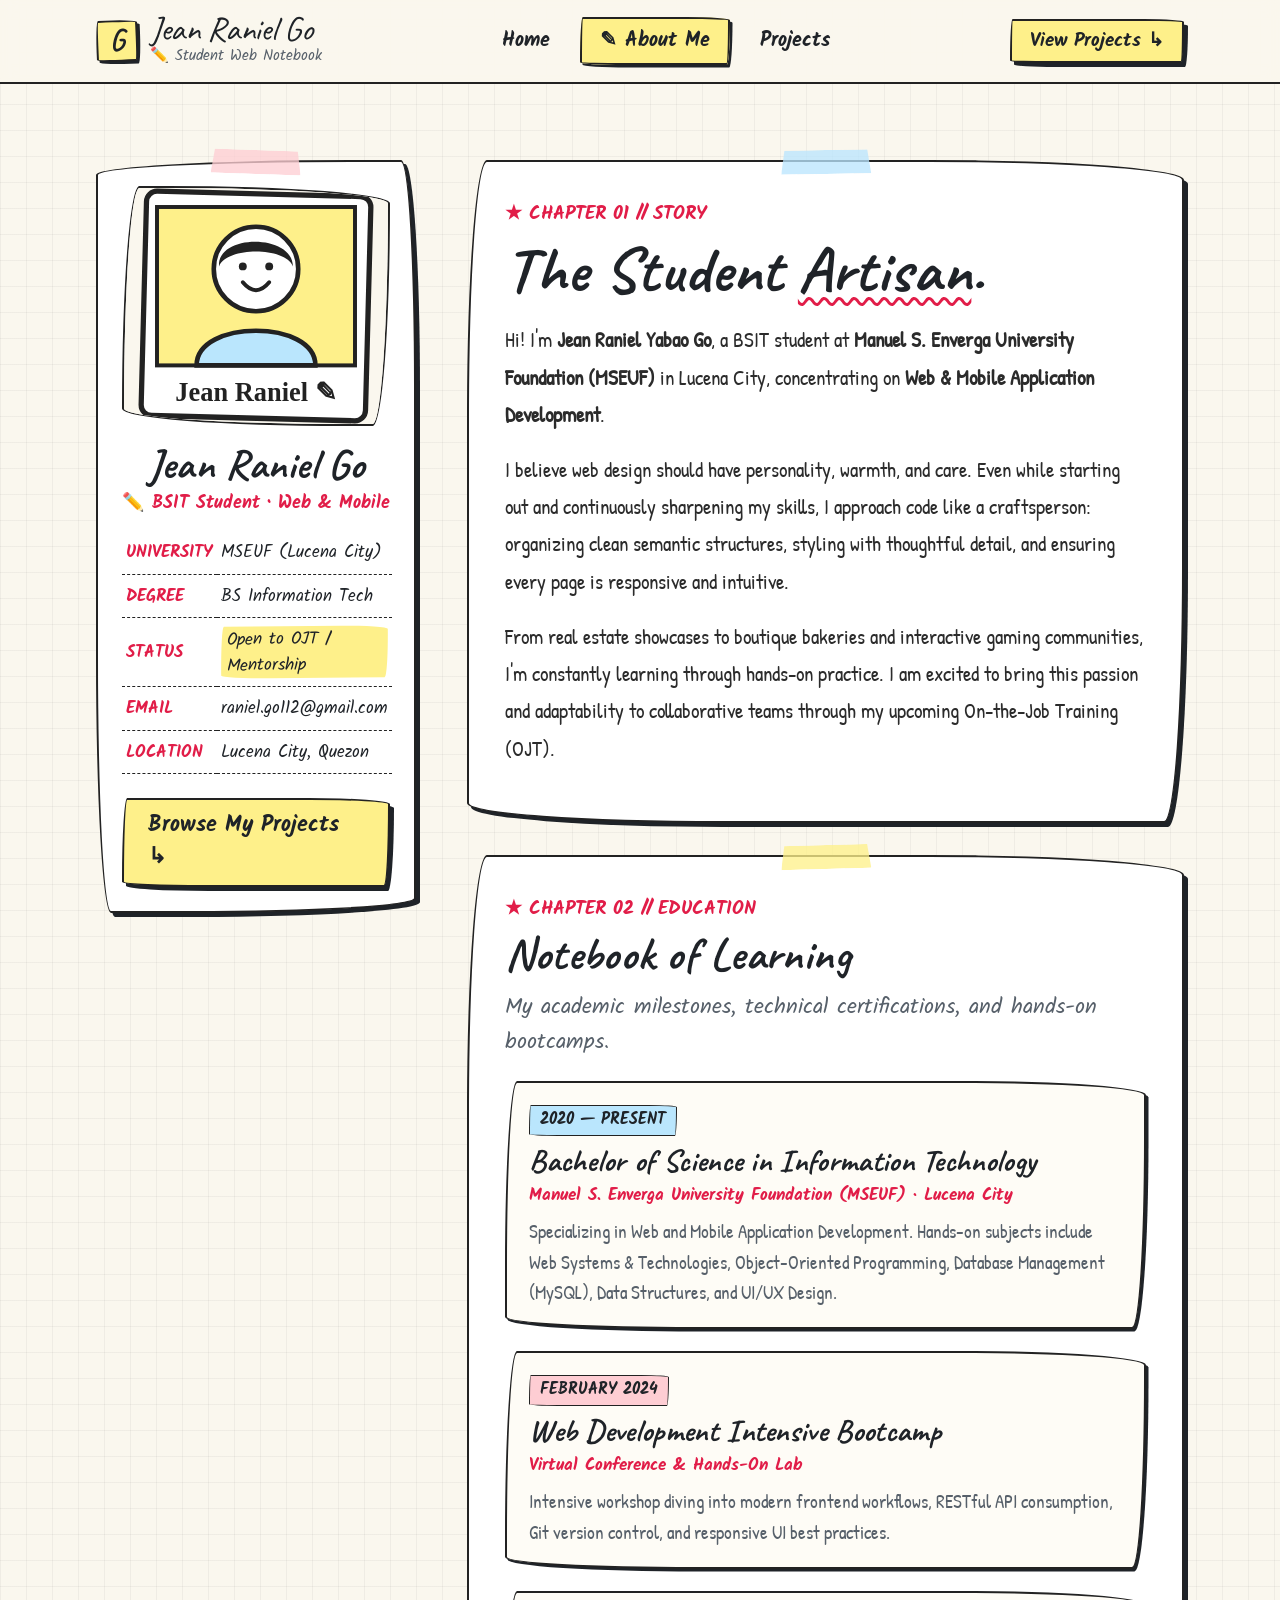
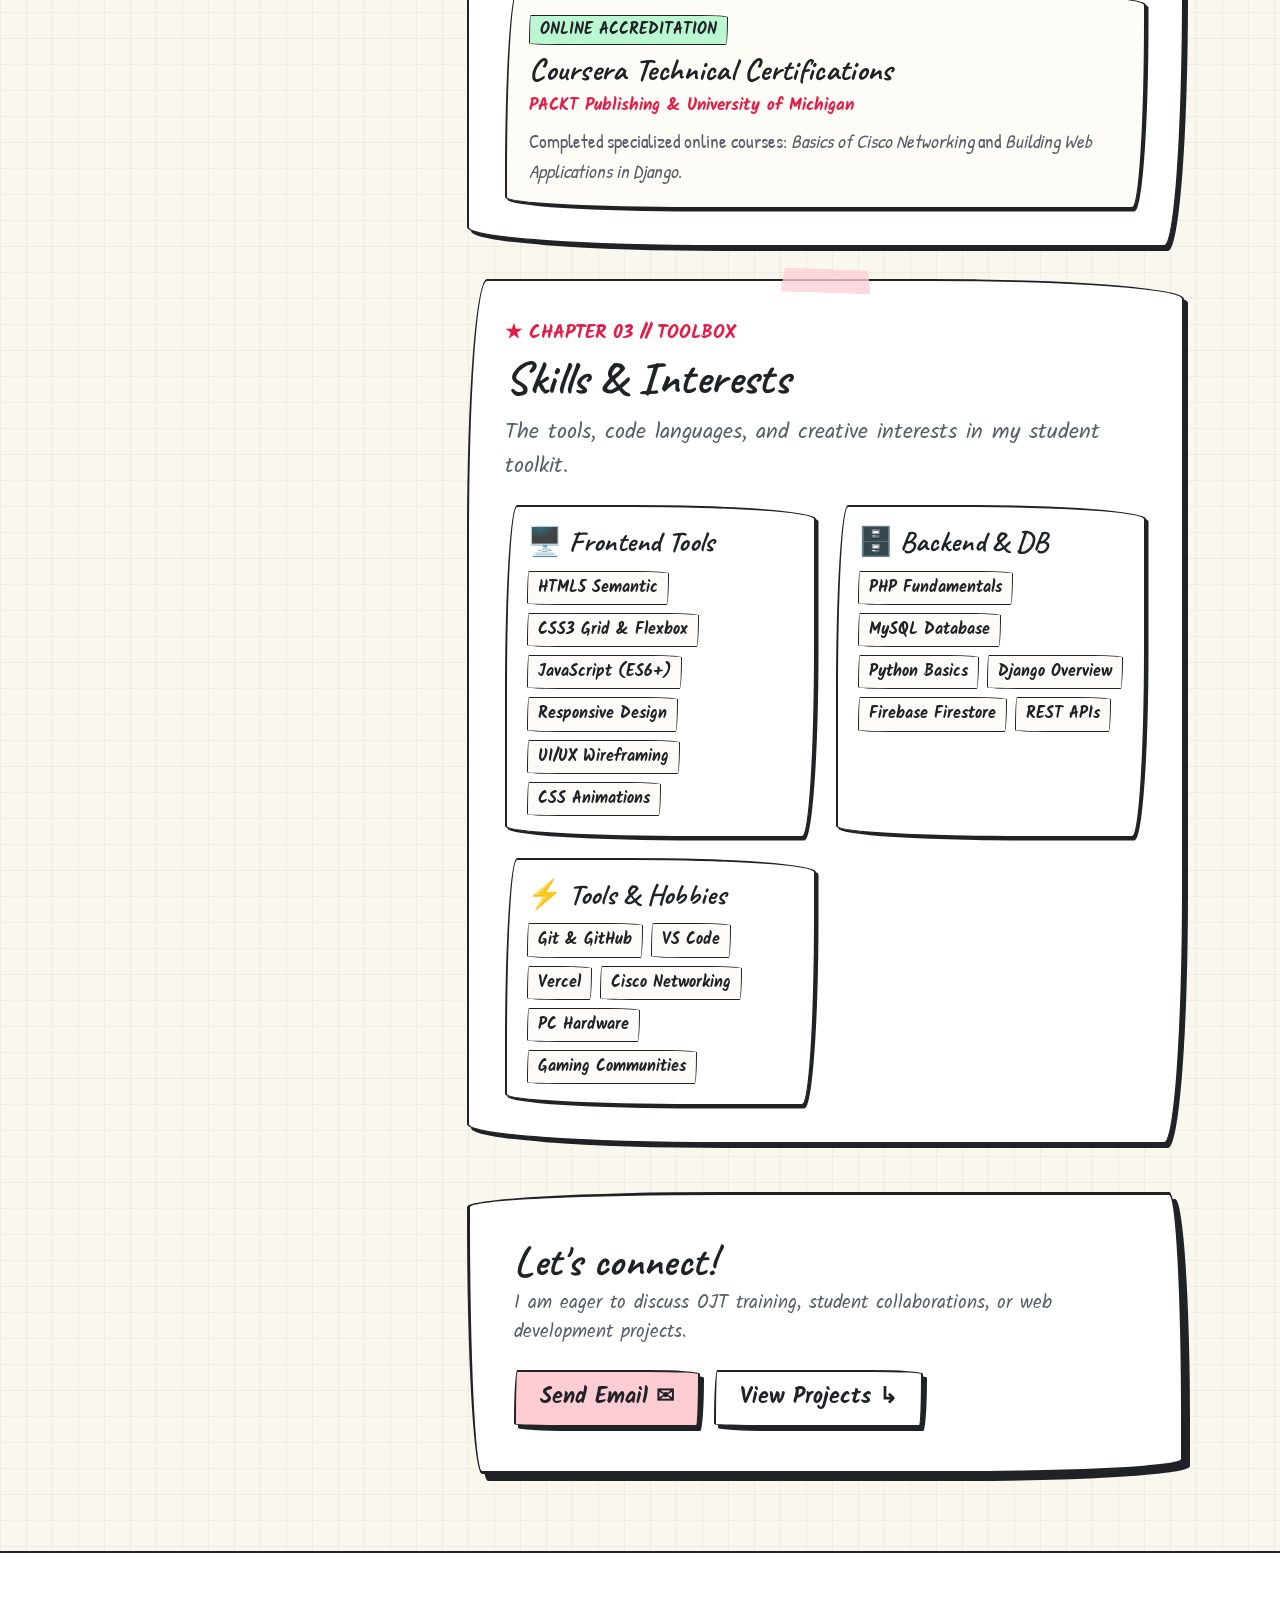
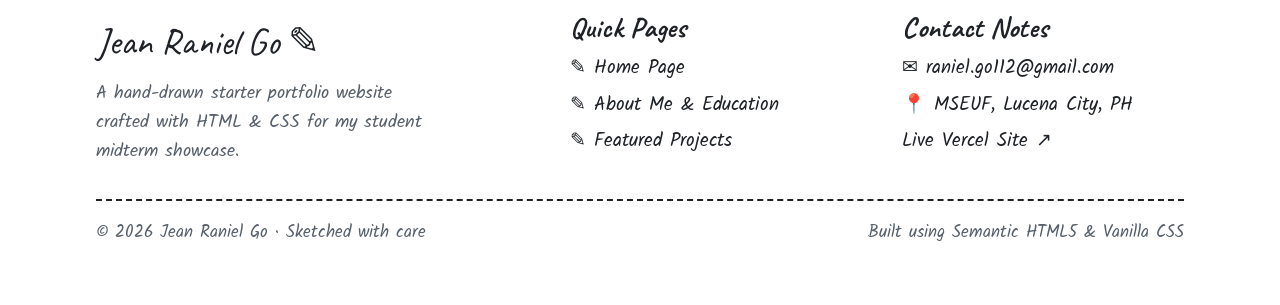
==== about.html @ 38aa494e "feat: update showcase projects with Sales Agent Platform and Damayan" ====
<!DOCTYPE html>
<html lang="en">
<head>
  <meta charset="UTF-8" />
  <meta name="viewport" content="width=device-width, initial-scale=1.0" />
  <meta name="description" content="About Jean Raniel Go — Biography, academic timeline at MSEUF, skills notebook, and hand-drawn web craft." />
  <title>About Me ✎ Jean Raniel Go</title>
  <link rel="icon" type="image/svg+xml" href="assets/favicon.svg" />
  <link rel="stylesheet" href="css/style.css" />
</head>
<body>

  <!-- ================================================
       SKETCHBOOK NAVBAR
       ================================================ -->
  <header class="sketch-nav" id="mainHeader">
    <div class="container sketch-nav-inner">
      <a href="index.html" class="sketch-brand" aria-label="Go to Homepage">
        <div class="sketch-avatar-icon">G</div>
        <div class="sketch-brand-text">
          <span class="sketch-brand-title">Jean Raniel Go</span>
          <span class="sketch-brand-sub">✏️ Student Web Notebook</span>
        </div>
      </a>

      <!-- Desktop Nav -->
      <nav aria-label="Primary Navigation">
        <ul class="sketch-nav-links">
          <li><a href="index.html" class="sketch-nav-link" id="navHome">Home</a></li>
          <li><a href="about.html" class="sketch-nav-link active" id="navAbout">✎ About Me</a></li>
          <li><a href="projects.html" class="sketch-nav-link" id="navProjects">Projects</a></li>
        </ul>
      </nav>

      <!-- Right Action & Mobile Button -->
      <div style="display: flex; align-items: center; gap: 10px;">
        <a href="projects.html" class="btn-sketch btn-sketch-primary sketch-nav-cta" style="padding: 6px 18px; font-size: 1rem;">
          View Projects ↳
        </a>
        <button class="sketch-mobile-toggle" id="sketchMobileToggle" aria-label="Toggle menu">
          Menu ☰
        </button>
      </div>
    </div>

    <!-- Mobile Menu Drawer -->
    <div class="sketch-mobile-drawer" id="sketchMobileDrawer">
      <a href="index.html">Home <span>→</span></a>
      <a href="about.html" class="active">✎ About Me <span>→</span></a>
      <a href="projects.html">Projects <span>→</span></a>
    </div>
  </header>

  <main id="main">
    <section class="section">
      <div class="container">
        
        <div class="about-sketch-layout">

          <!-- Left Column: Pinned Student Bio Card -->
          <aside class="about-sketch-sidebar">
            <div class="washi-tape-strip washi-tape-pink-strip"></div>
            
            <div class="about-photo-pin">
              <img 
                src="https://ranielgo-portfolio.vercel.app/assets/profile.jpg" 
                alt="Portrait of Jean Raniel Go" 
                onerror="this.onerror=null;this.src='assets/avatar-fallback.svg';"
              />
            </div>

            <h2 style="font-size: 2.2rem; text-align: center; margin-bottom: 2px;">Jean Raniel Go</h2>
            <div style="font-family: var(--font-kalam); font-size: 0.95rem; text-align: center; color: var(--marker-pink-dark); font-weight: 700; margin-bottom: 14px;">
              ✏️ BSIT Student · Web &amp; Mobile
            </div>

            <!-- Hand-Drawn Spec Table -->
            <table class="sketch-meta-table">
              <tbody>
                <tr>
                  <td>UNIVERSITY</td>
                  <td>MSEUF (Lucena City)</td>
                </tr>
                <tr>
                  <td>DEGREE</td>
                  <td>BS Information Tech</td>
                </tr>
                <tr>
                  <td>STATUS</td>
                  <td><span class="highlight-yellow">Open to OJT / Mentorship</span></td>
                </tr>
                <tr>
                  <td>EMAIL</td>
                  <td>raniel.go112@gmail.com</td>
                </tr>
                <tr>
                  <td>LOCATION</td>
                  <td>Lucena City, Quezon</td>
                </tr>
              </tbody>
            </table>

            <div style="margin-top: 24px;">
              <a href="projects.html" class="btn-sketch btn-sketch-primary" style="width: 100%;">
                <span>Browse My Projects ↳</span>
              </a>
            </div>
          </aside>

          <!-- Right Column: Biography, Timeline, Skills -->
          <div>
            
            <!-- Biography Card -->
            <article class="sketch-bio-card">
              <div class="washi-tape-strip washi-tape-blue-strip"></div>
              <span style="font-family: var(--font-kalam); color: var(--marker-pink-dark); font-weight: 700;">★ CHAPTER 01 // STORY</span>
              <h1 class="headline-hand" style="font-size: clamp(2.6rem, 5vw, 4rem); margin-block: 6px 16px;">
                The Student <span class="squiggly-underline">Artisan</span>.
              </h1>

              <p class="sketch-bio-p">
                Hi! I'm <strong>Jean Raniel Yabao Go</strong>, a BSIT student at 
                <strong>Manuel S. Enverga University Foundation (MSEUF)</strong> in Lucena City, concentrating on 
                <strong>Web &amp; Mobile Application Development</strong>.
              </p>

              <p class="sketch-bio-p">
                I believe web design should have personality, warmth, and care. Even while starting out and continuously sharpening my skills, I approach code like a craftsperson: organizing clean semantic structures, styling with thoughtful detail, and ensuring every page is responsive and intuitive.
              </p>

              <p class="sketch-bio-p">
                From real estate showcases to boutique bakeries and interactive gaming communities, I'm constantly learning through hands-on practice. I am excited to bring this passion and adaptability to collaborative teams through my upcoming On-the-Job Training (OJT).
              </p>
            </article>

            <!-- Educational Background Timeline -->
            <article class="sketch-bio-card">
              <div class="washi-tape-strip"></div>
              <span style="font-family: var(--font-kalam); color: var(--marker-pink-dark); font-weight: 700;">★ CHAPTER 02 // EDUCATION</span>
              <h2 style="font-size: 2.4rem; margin-block: 6px 12px;">Notebook of Learning</h2>
              <p class="subhead-hand">
                My academic milestones, technical certifications, and hands-on bootcamps.
              </p>

              <div class="sketch-timeline">
                <!-- Timeline 1 -->
                <div class="sketch-timeline-card">
                  <span class="timeline-year-stamp">2020 — PRESENT</span>
                  <h3 class="timeline-title-hand">Bachelor of Science in Information Technology</h3>
                  <div class="timeline-inst-hand">Manuel S. Enverga University Foundation (MSEUF) · Lucena City</div>
                  <p style="font-size: 1rem; line-height: 1.6; color: var(--ink-muted);">
                    Specializing in Web and Mobile Application Development. Hands-on subjects include Web Systems &amp; Technologies, Object-Oriented Programming, Database Management (MySQL), Data Structures, and UI/UX Design.
                  </p>
                </div>

                <!-- Timeline 2 -->
                <div class="sketch-timeline-card">
                  <span class="timeline-year-stamp" style="background: var(--marker-pink);">FEBRUARY 2024</span>
                  <h3 class="timeline-title-hand">Web Development Intensive Bootcamp</h3>
                  <div class="timeline-inst-hand">Virtual Conference &amp; Hands-On Lab</div>
                  <p style="font-size: 1rem; line-height: 1.6; color: var(--ink-muted);">
                    Intensive workshop diving into modern frontend workflows, RESTful API consumption, Git version control, and responsive UI best practices.
                  </p>
                </div>

                <!-- Timeline 3 -->
                <div class="sketch-timeline-card">
                  <span class="timeline-year-stamp" style="background: var(--marker-mint);">ONLINE ACCREDITATION</span>
                  <h3 class="timeline-title-hand">Coursera Technical Certifications</h3>
                  <div class="timeline-inst-hand">PACKT Publishing &amp; University of Michigan</div>
                  <p style="font-size: 1rem; line-height: 1.6; color: var(--ink-muted);">
                    Completed specialized online courses: <em>Basics of Cisco Networking</em> and <em>Building Web Applications in Django</em>.
                  </p>
                </div>
              </div>
            </article>

            <!-- Skills & Interests -->
            <article class="sketch-bio-card">
              <div class="washi-tape-strip washi-tape-pink-strip"></div>
              <span style="font-family: var(--font-kalam); color: var(--marker-pink-dark); font-weight: 700;">★ CHAPTER 03 // TOOLBOX</span>
              <h2 style="font-size: 2.4rem; margin-block: 6px 12px;">Skills &amp; Interests</h2>
              <p class="subhead-hand">
                The tools, code languages, and creative interests in my student toolkit.
              </p>

              <div class="sketch-skills-grid">
                <!-- Frontend -->
                <div class="sketch-skill-box">
                  <h3 class="sketch-skill-title">
                    <span>🖥️</span>
                    <span>Frontend Tools</span>
                  </h3>
                  <div class="sketch-pill-tags">
                    <span class="sketch-tag-chip">HTML5 Semantic</span>
                    <span class="sketch-tag-chip">CSS3 Grid &amp; Flexbox</span>
                    <span class="sketch-tag-chip">JavaScript (ES6+)</span>
                    <span class="sketch-tag-chip">Responsive Design</span>
                    <span class="sketch-tag-chip">UI/UX Wireframing</span>
                    <span class="sketch-tag-chip">CSS Animations</span>
                  </div>
                </div>

                <!-- Backend -->
                <div class="sketch-skill-box">
                  <h3 class="sketch-skill-title">
                    <span>🗄️</span>
                    <span>Backend &amp; DB</span>
                  </h3>
                  <div class="sketch-pill-tags">
                    <span class="sketch-tag-chip">PHP Fundamentals</span>
                    <span class="sketch-tag-chip">MySQL Database</span>
                    <span class="sketch-tag-chip">Python Basics</span>
                    <span class="sketch-tag-chip">Django Overview</span>
                    <span class="sketch-tag-chip">Firebase Firestore</span>
                    <span class="sketch-tag-chip">REST APIs</span>
                  </div>
                </div>

                <!-- Mobile & Tools -->
                <div class="sketch-skill-box">
                  <h3 class="sketch-skill-title">
                    <span>⚡</span>
                    <span>Tools &amp; Hobbies</span>
                  </h3>
                  <div class="sketch-pill-tags">
                    <span class="sketch-tag-chip">Git &amp; GitHub</span>
                    <span class="sketch-tag-chip">VS Code</span>
                    <span class="sketch-tag-chip">Vercel</span>
                    <span class="sketch-tag-chip">Cisco Networking</span>
                    <span class="sketch-tag-chip">PC Hardware</span>
                    <span class="sketch-tag-chip">Gaming Communities</span>
                  </div>
                </div>
              </div>
            </article>

            <!-- Contact Callout -->
            <aside class="sketch-cta-banner" id="contact">
              <div>
                <h3 style="font-size: 2.2rem; margin-bottom: 4px;">Let's connect!</h3>
                <p style="font-family: var(--font-kalam); color: var(--ink-muted);">
                  I am eager to discuss OJT training, student collaborations, or web development projects.
                </p>
              </div>
              <div style="display: flex; gap: 14px; flex-wrap: wrap;">
                <a href="mailto:raniel.go112@gmail.com" class="btn-sketch btn-sketch-pink">Send Email ✉</a>
                <a href="projects.html" class="btn-sketch btn-sketch-secondary">View Projects ↳</a>
              </div>
            </aside>

          </div>
        </div>

      </div>
    </section>
  </main>

  <!-- ================================================
       FOOTER
       ================================================ -->
  <footer class="sketch-footer">
    <div class="container">
      <div class="sketch-footer-grid">
        <div>
          <div class="sketch-footer-title">Jean Raniel Go ✎</div>
          <p style="font-family: var(--font-kalam); font-size: 0.95rem; color: var(--ink-muted); max-width: 340px; line-height: 1.6;">
            A hand-drawn starter portfolio website crafted with HTML &amp; CSS for my student midterm showcase.
          </p>
        </div>

        <div>
          <h4 style="font-size: 1.5rem; margin-bottom: 10px;">Quick Pages</h4>
          <ul class="sketch-footer-links">
            <li><a href="index.html">✎ Home Page</a></li>
            <li><a href="about.html">✎ About Me &amp; Education</a></li>
            <li><a href="projects.html">✎ Featured Projects</a></li>
          </ul>
        </div>

        <div>
          <h4 style="font-size: 1.5rem; margin-bottom: 10px;">Contact Notes</h4>
          <ul class="sketch-footer-links">
            <li>✉ raniel.go112@gmail.com</li>
            <li>📍 MSEUF, Lucena City, PH</li>
            <li><a href="https://ranielgo-portfolio.vercel.app" target="_blank" rel="noopener noreferrer">Live Vercel Site ↗</a></li>
          </ul>
        </div>
      </div>

      <div class="sketch-footer-bar">
        <div>© 2026 Jean Raniel Go · Sketched with care</div>
        <div>Built using Semantic HTML5 &amp; Vanilla CSS</div>
      </div>
    </div>
  </footer>

  <script src="js/main.js"></script>
</body>
</html>
---- css/style.css ----
/* ===================================================
   JEAN RANIEL GO — HAND-DRAWN / SKETCHBOOK PORTFOLIO
   Style: Authentic Hand-Drawn, Doodles, Wobbly Lines & Notebook Aesthetic
   =================================================== */

@import url('https://fonts.googleapis.com/css2?family=Caveat:wght@600;700&family=Patrick+Hand&family=Kalam:wght@400;700&family=Space+Mono:ital,wght@0,400;0,700;1,400&display=swap');

:root {
  /* Hand-Drawn Notebook Palette */
  --paper-bg: #faf7ee;
  --paper-grid: rgba(45, 45, 45, 0.05);
  --paper-card: #ffffff;
  --paper-card-alt: #fefcf6;

  --ink-primary: #1f2328;
  --ink-muted: #57606a;
  --ink-border: #222222;

  /* Marker / Highlighter Accents */
  --marker-yellow: #fef08a;
  --marker-yellow-dark: #facc15;
  --marker-blue: #bae6fd;
  --marker-blue-dark: #0284c7;
  --marker-pink: #fecdd3;
  --marker-pink-dark: #e11d48;
  --marker-mint: #bbf7d0;
  --marker-mint-dark: #16a34a;
  --marker-purple: #e9d5ff;

  --washi-tape: rgba(254, 240, 138, 0.85);
  --washi-tape-blue: rgba(186, 230, 253, 0.85);
  --washi-tape-pink: rgba(254, 205, 211, 0.85);

  /* Typography */
  --font-heading: 'Caveat', cursive, sans-serif;
  --font-hand: 'Patrick Hand', cursive, sans-serif;
  --font-kalam: 'Kalam', cursive, sans-serif;
  --font-mono: 'Space Mono', monospace;

  /* Wobbly Border Radiuses */
  --wobbly-border: 2.5px solid var(--ink-border);
  --wobbly-border-thick: 3.5px solid var(--ink-border);
  --wobbly-radius-1: 255px 15px 225px 15px / 15px 225px 15px 255px;
  --wobbly-radius-2: 20px 255px 20px 255px / 255px 20px 255px 20px;
  --wobbly-radius-sm: 12px 185px 14px 190px / 185px 14px 190px 12px;
  --wobbly-radius-pill: 255px 25px 225px 25px / 25px 225px 25px 255px;

  /* Hand-drawn Inky Drop Shadows */
  --sketch-shadow: 4px 4px 0px #1f2328;
  --sketch-shadow-lg: 6px 7px 0px #1f2328;
  --sketch-shadow-sm: 2.5px 2.5px 0px #1f2328;

  --container: 1160px;
}

/* ===================================================
   BASE & RESET
   =================================================== */
*, *::before, *::after {
  box-sizing: border-box;
  margin: 0;
  padding: 0;
}

html {
  font-family: var(--font-hand);
  font-size: 19px;
  background-color: var(--paper-bg);
  color: var(--ink-primary);
  line-height: 1.5;
  scroll-behavior: smooth;
  background-image: 
    linear-gradient(var(--paper-grid) 1.5px, transparent 1.5px),
    linear-gradient(90deg, var(--paper-grid) 1.5px, transparent 1.5px);
  background-size: 26px 26px;
}

body {
  min-height: 100vh;
  display: flex;
  flex-direction: column;
  position: relative;
  overflow-x: hidden;
}

a {
  color: inherit;
  text-decoration: none;
}

button {
  cursor: pointer;
  font-family: inherit;
  border: none;
  background: none;
}

img {
  max-width: 100%;
  display: block;
}

/* ===================================================
   HAND-DRAWN ACCENTS & DOODLES
   =================================================== */
.highlight-yellow {
  background: var(--marker-yellow);
  padding: 0 6px;
  border-radius: var(--wobbly-radius-sm);
  display: inline-block;
  transform: rotate(-0.5deg);
}

.highlight-pink {
  background: var(--marker-pink);
  padding: 0 6px;
  border-radius: var(--wobbly-radius-sm);
  display: inline-block;
  transform: rotate(0.8deg);
}

.highlight-blue {
  background: var(--marker-blue);
  padding: 0 6px;
  border-radius: var(--wobbly-radius-sm);
  display: inline-block;
}

/* Washi Tape Strip */
.washi-tape-strip {
  position: absolute;
  top: -12px;
  left: 50%;
  transform: translateX(-50%) rotate(-1.5deg);
  width: 90px;
  height: 24px;
  background: var(--washi-tape);
  box-shadow: 0 1px 3px rgba(0, 0, 0, 0.1);
  z-index: 5;
  clip-path: polygon(4% 0%, 96% 0%, 100% 100%, 0% 100%);
  opacity: 0.9;
}

.washi-tape-pink-strip {
  background: var(--washi-tape-pink);
  transform: translateX(-50%) rotate(2deg);
}

.washi-tape-blue-strip {
  background: var(--washi-tape-blue);
  transform: translateX(-50%) rotate(-1deg);
}

/* Hand-drawn Doodles */
.doodle-arrow {
  font-family: var(--font-heading);
  font-size: 1.8rem;
  color: var(--marker-pink-dark);
  display: inline-block;
}

.squiggly-underline {
  text-decoration: underline wavy var(--marker-pink-dark) 2.5px;
  text-underline-offset: 6px;
}

/* ===================================================
   TYPOGRAPHY
   =================================================== */
h1, h2, h3, h4 {
  font-family: var(--font-heading);
  font-weight: 700;
  color: var(--ink-primary);
  line-height: 1.1;
  letter-spacing: 0.01em;
}

.headline-hand {
  font-size: clamp(3.2rem, 7vw, 5.2rem);
  margin-block: 8px 16px;
}

.subhead-hand {
  font-family: var(--font-kalam);
  font-size: 1.15rem;
  color: var(--ink-muted);
  line-height: 1.6;
}

.doodle-badge {
  display: inline-flex;
  align-items: center;
  gap: 8px;
  font-family: var(--font-kalam);
  font-size: 0.92rem;
  font-weight: 700;
  background: var(--marker-yellow);
  color: var(--ink-primary);
  padding: 6px 14px;
  border: var(--wobbly-border);
  border-radius: var(--wobbly-radius-sm);
  box-shadow: var(--sketch-shadow-sm);
  transform: rotate(-1.5deg);
}

/* ===================================================
   HAND-DRAWN BUTTONS
   =================================================== */
.btn-sketch {
  display: inline-flex;
  align-items: center;
  justify-content: center;
  gap: 10px;
  font-family: var(--font-kalam);
  font-size: 1.15rem;
  font-weight: 700;
  padding: 10px 24px;
  border: var(--wobbly-border);
  border-radius: var(--wobbly-radius-sm);
  box-shadow: var(--sketch-shadow);
  transition: all 0.15s ease;
  position: relative;
  text-decoration: none;
}

.btn-sketch:hover {
  transform: translate(-3px, -3px) rotate(-0.5deg);
  box-shadow: 7px 7px 0px #1f2328;
}

.btn-sketch:active {
  transform: translate(2px, 2px);
  box-shadow: 1px 1px 0px #1f2328;
}

.btn-sketch-primary {
  background: var(--marker-yellow);
  color: var(--ink-primary);
}

.btn-sketch-secondary {
  background: #ffffff;
  color: var(--ink-primary);
}

.btn-sketch-pink {
  background: var(--marker-pink);
  color: var(--ink-primary);
}

/* ===================================================
   CONTAINER & SECTIONS
   =================================================== */
.container {
  width: 100%;
  max-width: var(--container);
  margin-inline: auto;
  padding-inline: clamp(16px, 4vw, 36px);
  position: relative;
}

.section {
  padding-block: clamp(48px, 6vw, 84px);
  position: relative;
}

/* ===================================================
   NAVIGATION BAR (SKETCH STYLE)
   =================================================== */
.sketch-nav {
  position: sticky;
  top: 0;
  z-index: 100;
  background: rgba(250, 247, 238, 0.95);
  backdrop-filter: blur(8px);
  border-bottom: var(--wobbly-border);
  padding: 14px 0;
}

.sketch-nav-inner {
  display: flex;
  align-items: center;
  justify-content: space-between;
}

.sketch-brand {
  display: flex;
  align-items: center;
  gap: 12px;
}

.sketch-avatar-icon {
  width: 42px;
  height: 42px;
  border-radius: var(--wobbly-radius-2);
  background: var(--marker-yellow);
  border: var(--wobbly-border);
  box-shadow: var(--sketch-shadow-sm);
  display: flex;
  align-items: center;
  justify-content: center;
  font-family: var(--font-heading);
  font-size: 1.6rem;
  font-weight: 700;
  transform: rotate(-3deg);
}

.sketch-brand-text {
  display: flex;
  flex-direction: column;
}

.sketch-brand-title {
  font-family: var(--font-heading);
  font-size: 1.8rem;
  line-height: 0.9;
  letter-spacing: -0.01em;
}

.sketch-brand-sub {
  font-family: var(--font-kalam);
  font-size: 0.8rem;
  color: var(--ink-muted);
}

.sketch-nav-links {
  display: flex;
  align-items: center;
  gap: 10px;
  list-style: none;
}

.sketch-nav-link {
  font-family: var(--font-kalam);
  font-size: 1.05rem;
  font-weight: 700;
  padding: 6px 18px;
  border-radius: var(--wobbly-radius-sm);
  color: var(--ink-primary);
  transition: all 0.15s ease;
  border: 2px solid transparent;
}

.sketch-nav-link:hover {
  background: var(--marker-blue);
  border: var(--wobbly-border);
  box-shadow: var(--sketch-shadow-sm);
  transform: rotate(-1deg);
}

.sketch-nav-link.active {
  background: var(--marker-yellow);
  border: var(--wobbly-border);
  box-shadow: var(--sketch-shadow-sm);
  transform: rotate(1deg);
}

.sketch-mobile-toggle {
  display: none;
  font-family: var(--font-kalam);
  font-size: 1.1rem;
  font-weight: 700;
  padding: 6px 14px;
  border: var(--wobbly-border);
  border-radius: var(--wobbly-radius-sm);
  background: #ffffff;
  box-shadow: var(--sketch-shadow-sm);
}

.sketch-mobile-drawer {
  display: none;
  flex-direction: column;
  padding: 16px;
  background: var(--paper-card);
  border-bottom: var(--wobbly-border);
}

.sketch-mobile-drawer.open {
  display: flex;
}

.sketch-mobile-drawer a {
  padding: 10px 14px;
  font-family: var(--font-kalam);
  font-size: 1.2rem;
  font-weight: 700;
  border-bottom: 1.5px dashed var(--ink-border);
  display: flex;
  justify-content: space-between;
}

.sketch-mobile-drawer a.active {
  background: var(--marker-yellow);
}

/* ===================================================
   HOME HERO SECTION
   =================================================== */
.hero-sketch-layout {
  display: grid;
  grid-template-columns: 1.2fr 0.9fr;
  gap: clamp(28px, 4vw, 56px);
  align-items: center;
  padding-block: clamp(32px, 5vw, 64px);
}

.hero-hand-intro {
  font-size: 1.18rem;
  line-height: 1.65;
  color: #2b2b2b;
  margin-bottom: 28px;
}

.hero-hand-actions {
  display: flex;
  gap: 16px;
  flex-wrap: wrap;
  margin-bottom: 36px;
}

.sketch-metrics-row {
  display: flex;
  gap: clamp(18px, 3vw, 36px);
  padding-top: 20px;
  border-top: 2.5px dashed var(--ink-border);
}

.sketch-metric-item {
  display: flex;
  flex-direction: column;
}

.metric-val-hand {
  font-family: var(--font-heading);
  font-size: 2.4rem;
  line-height: 0.9;
  color: #0284c7;
}

.metric-lbl-hand {
  font-family: var(--font-kalam);
  font-size: 0.85rem;
  color: var(--ink-muted);
}

/* Polaroid & Sticky Note */
.hero-sketch-visual {
  display: flex;
  flex-direction: column;
  gap: 24px;
}

.polaroid-profile-card {
  background: #ffffff;
  border: var(--wobbly-border);
  border-radius: var(--wobbly-radius-2);
  box-shadow: var(--sketch-shadow-lg);
  padding: 18px 18px 24px;
  position: relative;
  transform: rotate(1.5deg);
  transition: transform 0.2s ease;
}

.polaroid-profile-card:hover {
  transform: rotate(0deg) scale(1.02);
}

.polaroid-img-frame {
  width: 100%;
  height: 240px;
  border: 2px solid var(--ink-border);
  border-radius: var(--wobbly-radius-sm);
  overflow: hidden;
  background: #e2e8f0;
  margin-bottom: 14px;
}

.polaroid-img-frame img {
  width: 100%;
  height: 100%;
  object-fit: cover;
}

.polaroid-caption {
  text-align: center;
  font-family: var(--font-heading);
  font-size: 1.8rem;
  line-height: 1;
}

.polaroid-subcaption {
  text-align: center;
  font-family: var(--font-kalam);
  font-size: 0.88rem;
  color: var(--ink-muted);
}

.sticky-note-box {
  background: #fef08a;
  border: var(--wobbly-border);
  border-radius: var(--wobbly-radius-1);
  box-shadow: var(--sketch-shadow);
  padding: 20px;
  position: relative;
  transform: rotate(-2deg);
  font-family: var(--font-hand);
}

.sticky-note-title {
  font-family: var(--font-heading);
  font-size: 1.5rem;
  margin-bottom: 6px;
  display: flex;
  align-items: center;
  gap: 6px;
}

.sticky-note-content {
  font-size: 0.98rem;
  line-height: 1.55;
  color: #333;
}

/* ===================================================
   CRAFT PILLARS
   =================================================== */
.craft-sketch-grid {
  display: grid;
  grid-template-columns: repeat(auto-fit, minmax(280px, 1fr));
  gap: 28px;
  margin-top: 36px;
}

.craft-sketch-box {
  background: #ffffff;
  border: var(--wobbly-border);
  border-radius: var(--wobbly-radius-2);
  box-shadow: var(--sketch-shadow);
  padding: 30px 24px;
  position: relative;
  transition: transform 0.2s ease, box-shadow 0.2s ease;
}

.craft-sketch-box:hover {
  transform: translateY(-5px) rotate(-0.5deg);
  box-shadow: var(--sketch-shadow-lg);
}

.craft-doodle-icon {
  font-size: 2.2rem;
  margin-bottom: 12px;
  display: inline-block;
}

.craft-sketch-title {
  font-size: 1.9rem;
  margin-bottom: 8px;
}

.craft-sketch-desc {
  font-size: 1rem;
  line-height: 1.6;
  color: var(--ink-muted);
}

.sketch-cta-banner {
  margin-top: 48px;
  background: #ffffff;
  border: var(--wobbly-border-thick);
  border-radius: var(--wobbly-radius-1);
  box-shadow: var(--sketch-shadow-lg);
  padding: clamp(28px, 4vw, 44px);
  display: flex;
  align-items: center;
  justify-content: space-between;
  flex-wrap: wrap;
  gap: 24px;
  position: relative;
}

/* ===================================================
   ABOUT ME
   =================================================== */
.about-sketch-layout {
  display: grid;
  grid-template-columns: 320px 1fr;
  gap: clamp(28px, 4vw, 56px);
  align-items: start;
}

.about-sketch-sidebar {
  background: #ffffff;
  border: var(--wobbly-border);
  border-radius: var(--wobbly-radius-1);
  box-shadow: var(--sketch-shadow);
  padding: 24px;
  position: sticky;
  top: 90px;
}

.about-photo-pin {
  border: var(--wobbly-border);
  border-radius: var(--wobbly-radius-2);
  overflow: hidden;
  height: 240px;
  margin-bottom: 16px;
  background: #eee;
}

.about-photo-pin img {
  width: 100%;
  height: 100%;
  object-fit: cover;
}

.sketch-meta-table {
  width: 100%;
  font-family: var(--font-kalam);
  font-size: 0.92rem;
  border-collapse: collapse;
  margin-top: 14px;
}

.sketch-meta-table td {
  padding: 8px 4px;
  border-bottom: 1.5px dashed var(--ink-border);
}

.sketch-meta-table td:first-child {
  font-weight: 700;
  color: var(--marker-pink-dark);
  width: 32%;
}

.sketch-bio-card {
  background: #ffffff;
  border: var(--wobbly-border);
  border-radius: var(--wobbly-radius-2);
  box-shadow: var(--sketch-shadow);
  padding: clamp(24px, 4vw, 36px);
  margin-bottom: 32px;
  position: relative;
}

.sketch-bio-p {
  font-size: 1.12rem;
  line-height: 1.75;
  color: #2b2b2b;
  margin-bottom: 18px;
}

.sketch-timeline {
  display: flex;
  flex-direction: column;
  gap: 22px;
  margin-top: 20px;
}

.sketch-timeline-card {
  background: var(--paper-card-alt);
  border: var(--wobbly-border);
  border-radius: var(--wobbly-radius-sm);
  box-shadow: var(--sketch-shadow-sm);
  padding: 20px 22px;
  position: relative;
}

.timeline-year-stamp {
  display: inline-block;
  font-family: var(--font-kalam);
  font-size: 0.85rem;
  font-weight: 700;
  background: var(--marker-blue);
  border: 1.5px solid var(--ink-border);
  padding: 2px 10px;
  border-radius: var(--wobbly-radius-sm);
  margin-bottom: 8px;
}

.timeline-title-hand {
  font-size: 1.65rem;
  margin-bottom: 4px;
}

.timeline-inst-hand {
  font-family: var(--font-kalam);
  font-size: 0.92rem;
  color: var(--marker-pink-dark);
  font-weight: 700;
  margin-bottom: 8px;
}

.sketch-skills-grid {
  display: grid;
  grid-template-columns: repeat(auto-fit, minmax(260px, 1fr));
  gap: 20px;
  margin-top: 20px;
}

.sketch-skill-box {
  background: #ffffff;
  border: var(--wobbly-border);
  border-radius: var(--wobbly-radius-sm);
  box-shadow: var(--sketch-shadow-sm);
  padding: 20px;
}

.sketch-skill-title {
  font-size: 1.5rem;
  margin-bottom: 12px;
  display: flex;
  align-items: center;
  gap: 6px;
}

.sketch-pill-tags {
  display: flex;
  flex-wrap: wrap;
  gap: 8px;
}

.sketch-tag-chip {
  font-family: var(--font-kalam);
  font-size: 0.85rem;
  font-weight: 700;
  padding: 4px 10px;
  border: 1.5px solid var(--ink-border);
  border-radius: var(--wobbly-radius-sm);
  background: #fdfbf7;
  transition: all 0.15s ease;
}

.sketch-tag-chip:hover {
  background: var(--marker-yellow);
  transform: rotate(-1deg);
}

/* ===================================================
   PROJECTS (SHOWING ACTUAL LIVE LANDING PAGES)
   =================================================== */
.sketch-filter-bar {
  display: flex;
  flex-wrap: wrap;
  gap: 10px;
  margin-block: 24px 36px;
}

.sketch-filter-btn {
  font-family: var(--font-kalam);
  font-size: 1rem;
  font-weight: 700;
  padding: 6px 18px;
  border: var(--wobbly-border);
  border-radius: var(--wobbly-radius-sm);
  background: #ffffff;
  box-shadow: var(--sketch-shadow-sm);
  transition: all 0.15s ease;
}

.sketch-filter-btn:hover,
.sketch-filter-btn.active {
  background: var(--marker-yellow);
  transform: translate(-2px, -2px) rotate(-1deg);
  box-shadow: 4px 4px 0px #1f2328;
}

.sketch-projects-grid {
  display: grid;
  grid-template-columns: repeat(auto-fill, minmax(350px, 1fr));
  gap: 36px;
}

.sketch-project-card {
  background: #ffffff;
  border: var(--wobbly-border);
  border-radius: var(--wobbly-radius-1);
  box-shadow: var(--sketch-shadow);
  overflow: hidden;
  display: flex;
  flex-direction: column;
  position: relative;
  transition: transform 0.2s ease, box-shadow 0.2s ease;
}

.sketch-project-card:hover {
  transform: translateY(-6px) rotate(-0.5deg);
  box-shadow: var(--sketch-shadow-lg);
}

/* Browser Frame */
.sketch-browser-frame {
  width: 100%;
  background: #fbfbf9;
  border-bottom: var(--wobbly-border);
  display: flex;
  flex-direction: column;
  position: relative;
}

.sketch-browser-bar {
  background: #f1ede1;
  padding: 7px 12px;
  display: flex;
  align-items: center;
  gap: 8px;
  border-bottom: 1.5px solid var(--ink-border);
  z-index: 2;
}

.sketch-dots {
  display: flex;
  gap: 5px;
}

.s-dot {
  width: 8px;
  height: 8px;
  border-radius: 50%;
  border: 1.5px solid var(--ink-border);
}
.s-dot-1 { background: #fecdd3; }
.s-dot-2 { background: #fef08a; }
.s-dot-3 { background: #bbf7d0; }

.sketch-url-bar {
  flex-grow: 1;
  max-width: 250px;
  margin-inline: auto;
  background: #ffffff;
  border: 1.5px solid var(--ink-border);
  border-radius: var(--wobbly-radius-sm);
  padding: 1px 8px;
  font-family: var(--font-mono);
  font-size: 0.68rem;
  color: var(--ink-muted);
  text-align: center;
  white-space: nowrap;
  overflow: hidden;
  text-overflow: ellipsis;
}

/* Actual Live Landing Page Viewport (Scaled iFrame Preview) */
.live-landing-viewport {
  width: 100%;
  height: 240px;
  position: relative;
  overflow: hidden;
  background: #ffffff;
}

.live-landing-scaler {
  position: absolute;
  top: 0;
  left: 0;
  width: 1200px;
  height: 780px;
  transform-origin: 0 0;
  transform: scale(0.31);
  pointer-events: none;
}

.live-landing-scaler iframe {
  width: 100%;
  height: 100%;
  border: none;
  background: #ffffff;
}

/* Clickable overlay link on the viewport */
.live-landing-overlay {
  position: absolute;
  inset: 0;
  z-index: 10;
  background: rgba(36, 36, 36, 0);
  display: flex;
  align-items: center;
  justify-content: center;
  transition: background 0.2s ease;
  cursor: pointer;
}

.live-landing-overlay:hover {
  background: rgba(36, 36, 36, 0.2);
}

.preview-open-badge {
  font-family: var(--font-kalam);
  font-size: 0.95rem;
  font-weight: 700;
  background: var(--marker-yellow);
  color: var(--ink-primary);
  border: 2px solid var(--ink-border);
  border-radius: var(--wobbly-radius-sm);
  padding: 6px 14px;
  box-shadow: var(--sketch-shadow-sm);
  opacity: 0;
  transform: translateY(6px);
  transition: all 0.2s ease;
}

.live-landing-overlay:hover .preview-open-badge {
  opacity: 1;
  transform: translateY(0);
}

/* Project Card Info Body */
.sketch-project-body {
  padding: 22px;
  display: flex;
  flex-direction: column;
  flex-grow: 1;
}

.sketch-project-category {
  font-family: var(--font-kalam);
  font-size: 0.85rem;
  font-weight: 700;
  color: var(--marker-pink-dark);
  text-transform: uppercase;
}

.sketch-project-name {
  font-size: 1.85rem;
  margin-block: 4px 8px;
}

.sketch-project-desc {
  font-size: 0.98rem;
  line-height: 1.6;
  color: var(--ink-muted);
  margin-bottom: 18px;
  flex-grow: 1;
}

.sketch-project-tags {
  display: flex;
  flex-wrap: wrap;
  gap: 6px;
  margin-bottom: 20px;
}

.sketch-project-footer {
  border-top: 2px dashed var(--ink-border);
  padding-top: 14px;
  display: flex;
  align-items: center;
  justify-content: space-between;
}

/* ===================================================
   SKETCHBOOK MODAL DIALOG
   =================================================== */
.sketch-modal-overlay {
  position: fixed;
  inset: 0;
  background: rgba(36, 36, 36, 0.75);
  backdrop-filter: blur(4px);
  z-index: 2000;
  display: flex;
  align-items: center;
  justify-content: center;
  padding: 20px;
  opacity: 0;
  pointer-events: none;
  transition: opacity 0.2s ease;
}

.sketch-modal-overlay.open {
  opacity: 1;
  pointer-events: all;
}

.sketch-modal-box {
  background: #ffffff;
  border: var(--wobbly-border-thick);
  border-radius: var(--wobbly-radius-1);
  box-shadow: var(--sketch-shadow-lg);
  max-width: 680px;
  width: 100%;
  max-height: 90vh;
  overflow-y: auto;
  position: relative;
  transform: scale(0.95);
  transition: transform 0.2s ease;
}

.sketch-modal-overlay.open .sketch-modal-box {
  transform: scale(1);
}

.sketch-modal-header {
  padding: 16px 22px;
  background: var(--marker-yellow);
  border-bottom: var(--wobbly-border);
  display: flex;
  align-items: center;
  justify-content: space-between;
}

.sketch-modal-close {
  background: #ffffff;
  border: var(--wobbly-border);
  border-radius: 50%;
  width: 34px;
  height: 34px;
  font-family: var(--font-heading);
  font-size: 1.3rem;
  font-weight: 700;
  display: flex;
  align-items: center;
  justify-content: center;
  box-shadow: var(--sketch-shadow-sm);
}

.sketch-modal-body {
  padding: 24px;
}

.sketch-modal-live-banner {
  height: 180px;
  border: var(--wobbly-border);
  border-radius: var(--wobbly-radius-sm);
  margin-bottom: 18px;
  overflow: hidden;
  position: relative;
}

.sketch-feature-item {
  display: flex;
  align-items: flex-start;
  gap: 8px;
  margin-bottom: 8px;
  font-size: 0.98rem;
  color: #333;
}

.sketch-feature-item::before {
  content: '✎';
  color: var(--marker-pink-dark);
  font-size: 1.1rem;
}

/* ===================================================
   FOOTER (NOTEBOOK MARGINS)
   =================================================== */
.sketch-footer {
  margin-top: auto;
  background: var(--paper-card);
  border-top: var(--wobbly-border);
  padding-block: clamp(36px, 5vw, 60px);
}

.sketch-footer-grid {
  display: grid;
  grid-template-columns: 1.5fr 1fr 1fr;
  gap: clamp(24px, 4vw, 56px);
  margin-bottom: 32px;
}

.sketch-footer-title {
  font-family: var(--font-heading);
  font-size: 2rem;
  margin-bottom: 10px;
}

.sketch-footer-links {
  list-style: none;
  display: flex;
  flex-direction: column;
  gap: 8px;
  font-family: var(--font-kalam);
}

.sketch-footer-bar {
  border-top: 2px dashed var(--ink-border);
  padding-top: 18px;
  display: flex;
  align-items: center;
  justify-content: space-between;
  flex-wrap: wrap;
  gap: 12px;
  font-family: var(--font-kalam);
  font-size: 0.92rem;
  color: var(--ink-muted);
}

/* ===================================================
   RESPONSIVENESS
   =================================================== */
@media (max-width: 900px) {
  .hero-sketch-layout {
    grid-template-columns: 1fr;
  }

  .about-sketch-layout {
    grid-template-columns: 1fr;
  }

  .about-sketch-sidebar {
    position: static;
  }

  .sketch-footer-grid {
    grid-template-columns: 1fr;
  }
}

@media (max-width: 768px) {
  .sketch-nav-links,
  .sketch-nav-cta {
    display: none;
  }

  .sketch-mobile-toggle {
    display: block;
  }
}
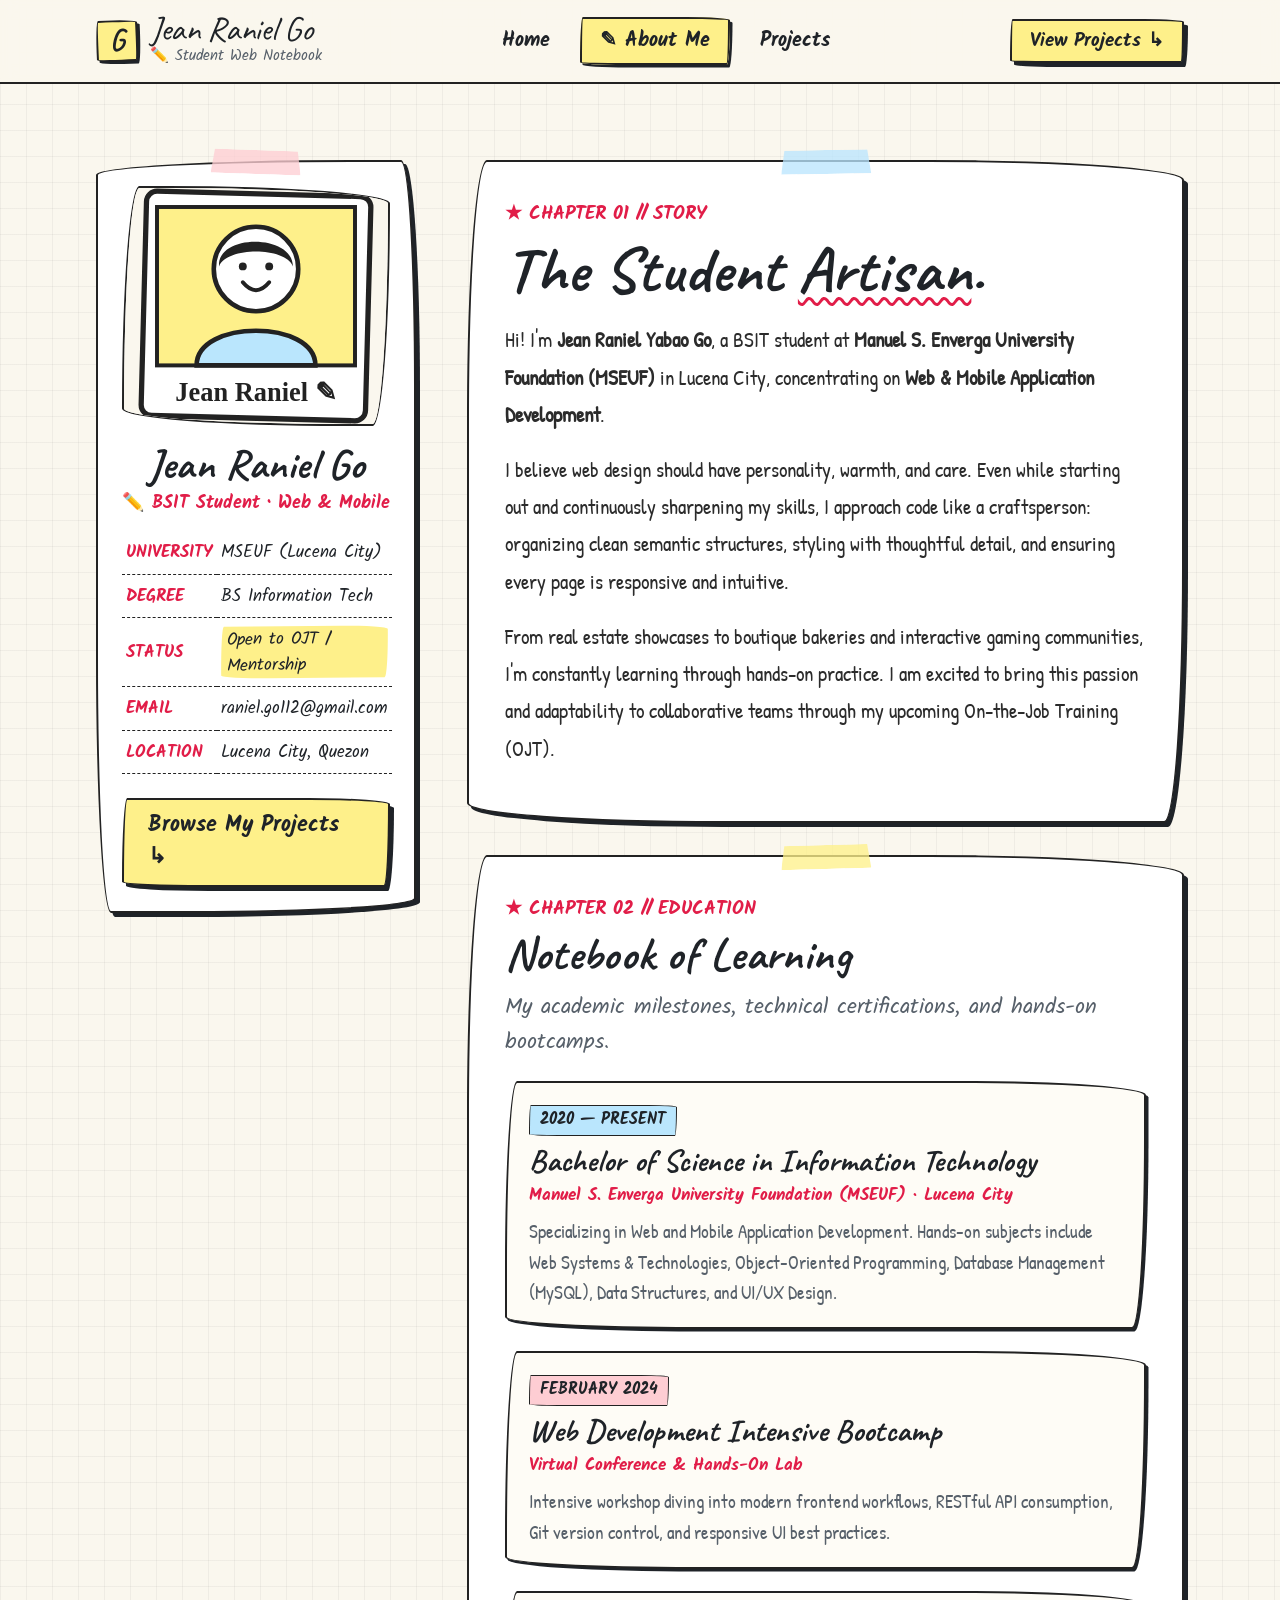
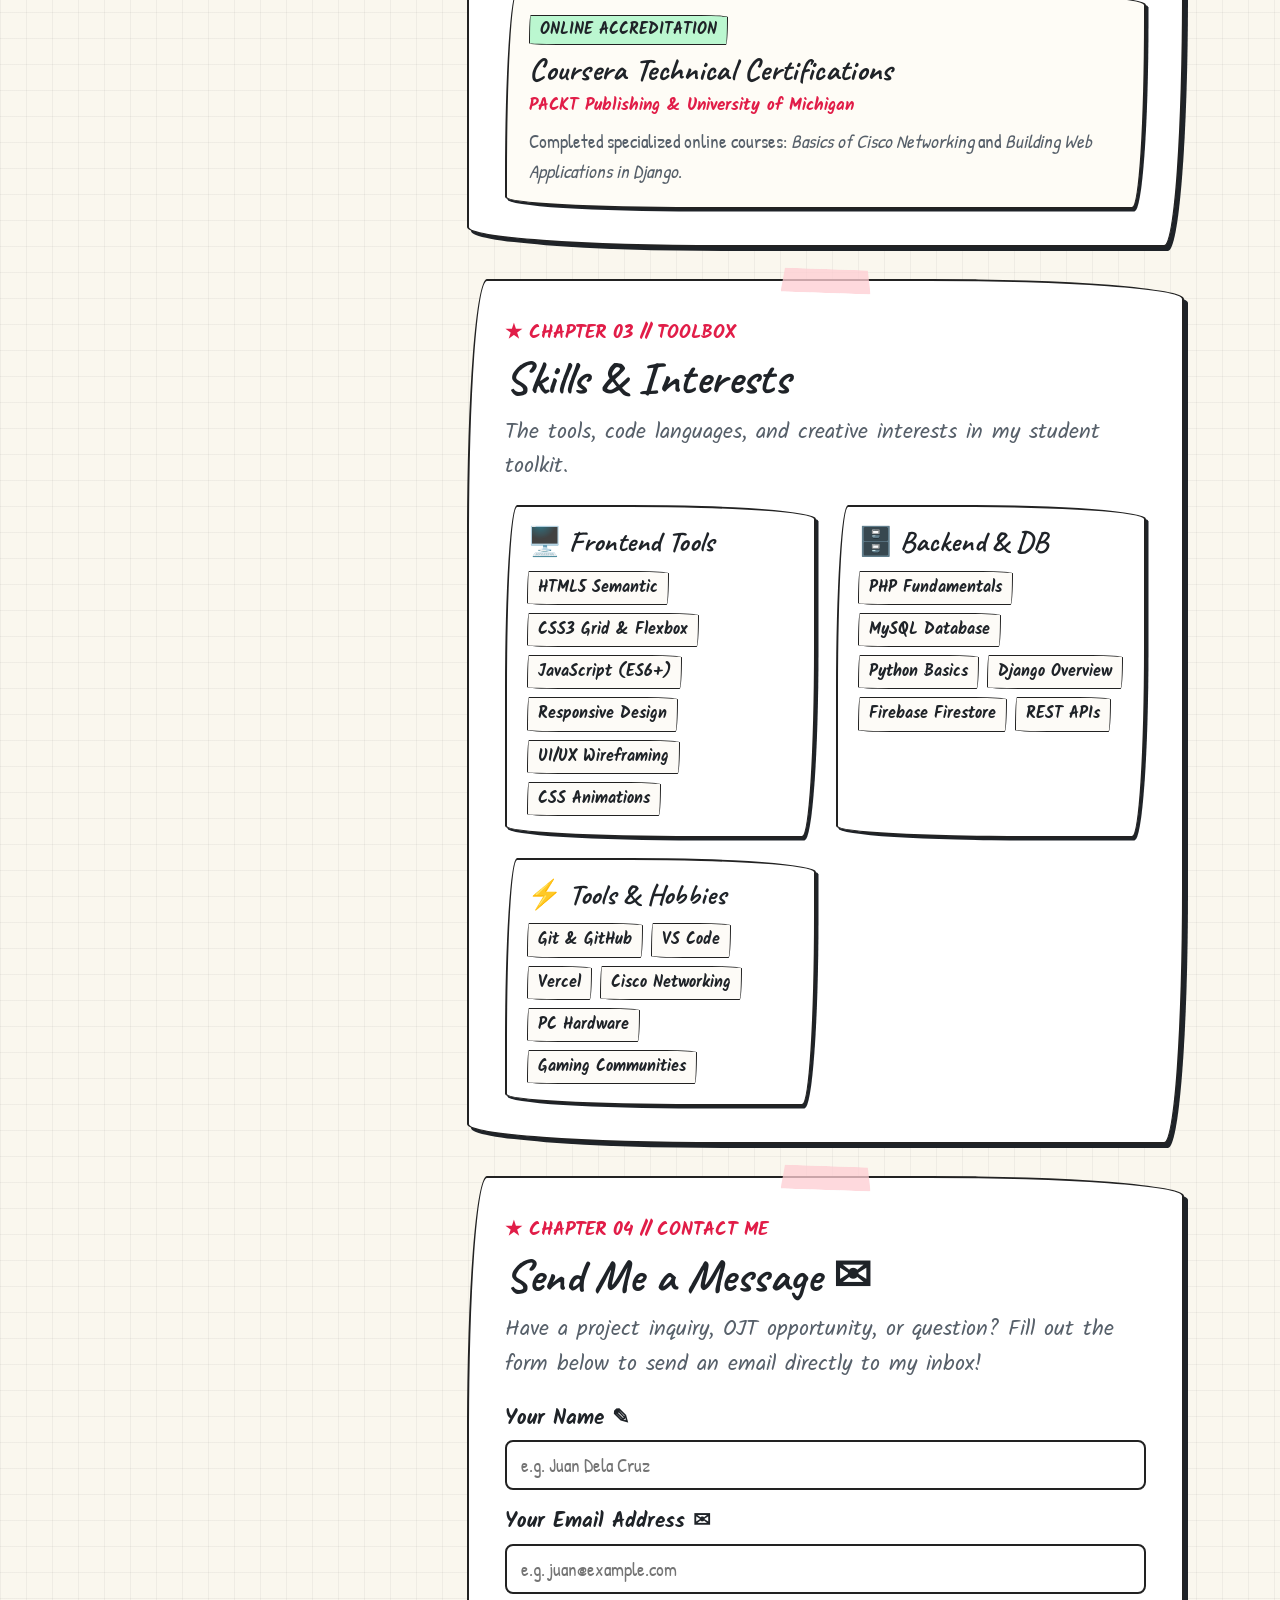
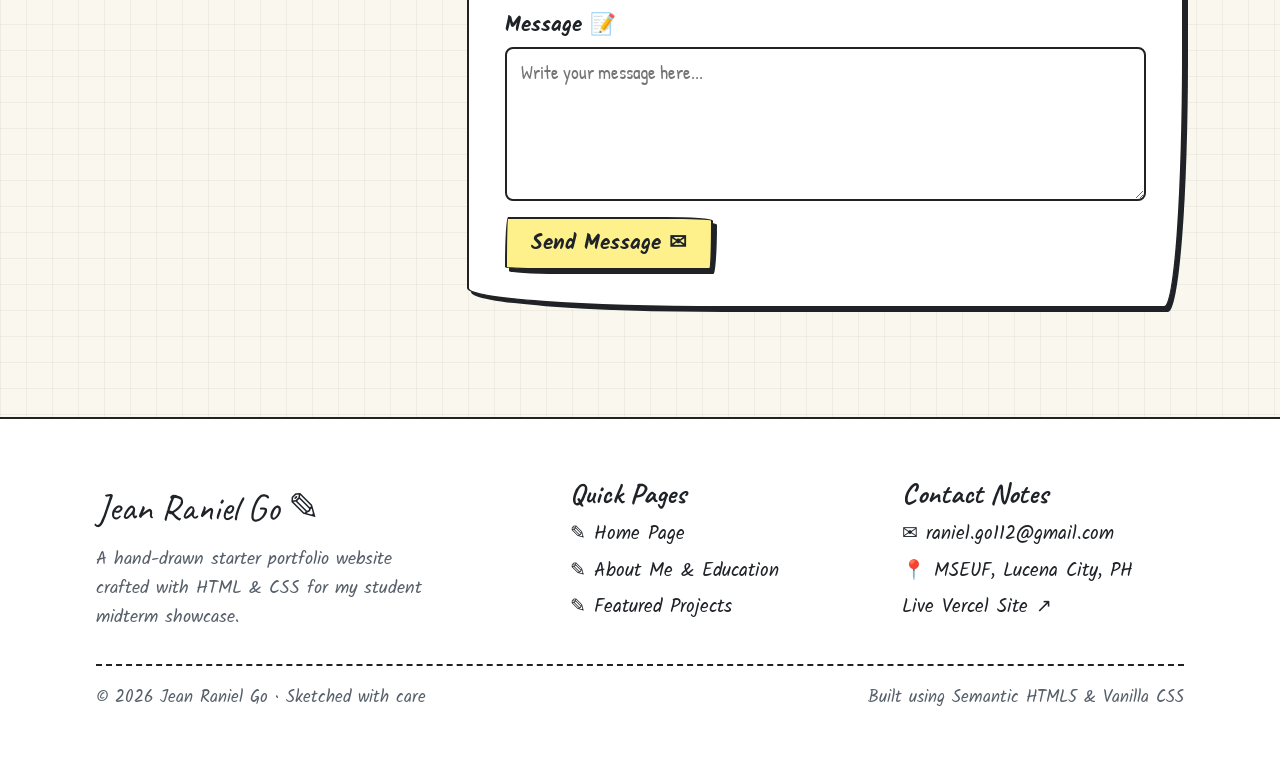
==== commit d9169ae7: "feat: enable live email contact form via Web3Forms" ====
--- a/about.html
+++ b/about.html
@@ -235,19 +235,40 @@
               </div>
             </article>
 
-            <!-- Contact Callout -->
-            <aside class="sketch-cta-banner" id="contact">
-              <div>
-                <h3 style="font-size: 2.2rem; margin-bottom: 4px;">Let's connect!</h3>
-                <p style="font-family: var(--font-kalam); color: var(--ink-muted);">
-                  I am eager to discuss OJT training, student collaborations, or web development projects.
-                </p>
-              </div>
-              <div style="display: flex; gap: 14px; flex-wrap: wrap;">
-                <a href="mailto:raniel.go112@gmail.com" class="btn-sketch btn-sketch-pink">Send Email ✉</a>
-                <a href="projects.html" class="btn-sketch btn-sketch-secondary">View Projects ↳</a>
-              </div>
-            </aside>
+            <!-- Interactive Contact Form -->
+            <article class="sketch-bio-card" id="contact">
+              <div class="washi-tape-strip washi-tape-pink-strip"></div>
+              <span style="font-family: var(--font-kalam); color: var(--marker-pink-dark); font-weight: 700;">★ CHAPTER 04 // CONTACT ME</span>
+              <h2 style="font-size: 2.4rem; margin-block: 6px 12px;">Send Me a Message ✉</h2>
+              <p class="subhead-hand">
+                Have a project inquiry, OJT opportunity, or question? Fill out the form below to send an email directly to my inbox!
+              </p>
+
+              <form action="https://api.web3forms.com/submit" method="POST" style="display: flex; flex-direction: column; gap: 16px; margin-top: 20px;">
+                <!-- Web3Forms Key & Redirect -->
+                <input type="hidden" name="access_key" value="48e7e1ef-b328-406c-829d-92790e7292a4" />
+                <input type="hidden" name="subject" value="New Portfolio Message from Jean Raniel's Website" />
+
+                <div style="display: flex; flex-direction: column; gap: 6px;">
+                  <label style="font-family: var(--font-kalam); font-weight: 700; font-size: 1.1rem; color: var(--ink-dark);">Your Name ✎</label>
+                  <input type="text" name="name" placeholder="e.g. Juan Dela Cruz" required style="padding: 10px 14px; font-family: inherit; font-size: 1rem; border: 2px solid var(--ink-border); border-radius: 8px; background: #fff;" />
+                </div>
+
+                <div style="display: flex; flex-direction: column; gap: 6px;">
+                  <label style="font-family: var(--font-kalam); font-weight: 700; font-size: 1.1rem; color: var(--ink-dark);">Your Email Address ✉</label>
+                  <input type="email" name="email" placeholder="e.g. juan@example.com" required style="padding: 10px 14px; font-family: inherit; font-size: 1rem; border: 2px solid var(--ink-border); border-radius: 8px; background: #fff;" />
+                </div>
+
+                <div style="display: flex; flex-direction: column; gap: 6px;">
+                  <label style="font-family: var(--font-kalam); font-weight: 700; font-size: 1.1rem; color: var(--ink-dark);">Message 📝</label>
+                  <textarea name="message" rows="5" placeholder="Write your message here..." required style="padding: 10px 14px; font-family: inherit; font-size: 1rem; border: 2px solid var(--ink-border); border-radius: 8px; background: #fff; resize: vertical;"></textarea>
+                </div>
+
+                <button type="submit" class="btn-sketch btn-sketch-primary" style="align-self: flex-start; font-size: 1.1rem; padding: 8px 24px;">
+                  Send Message ✉
+                </button>
+              </form>
+            </article>
 
           </div>
         </div>
